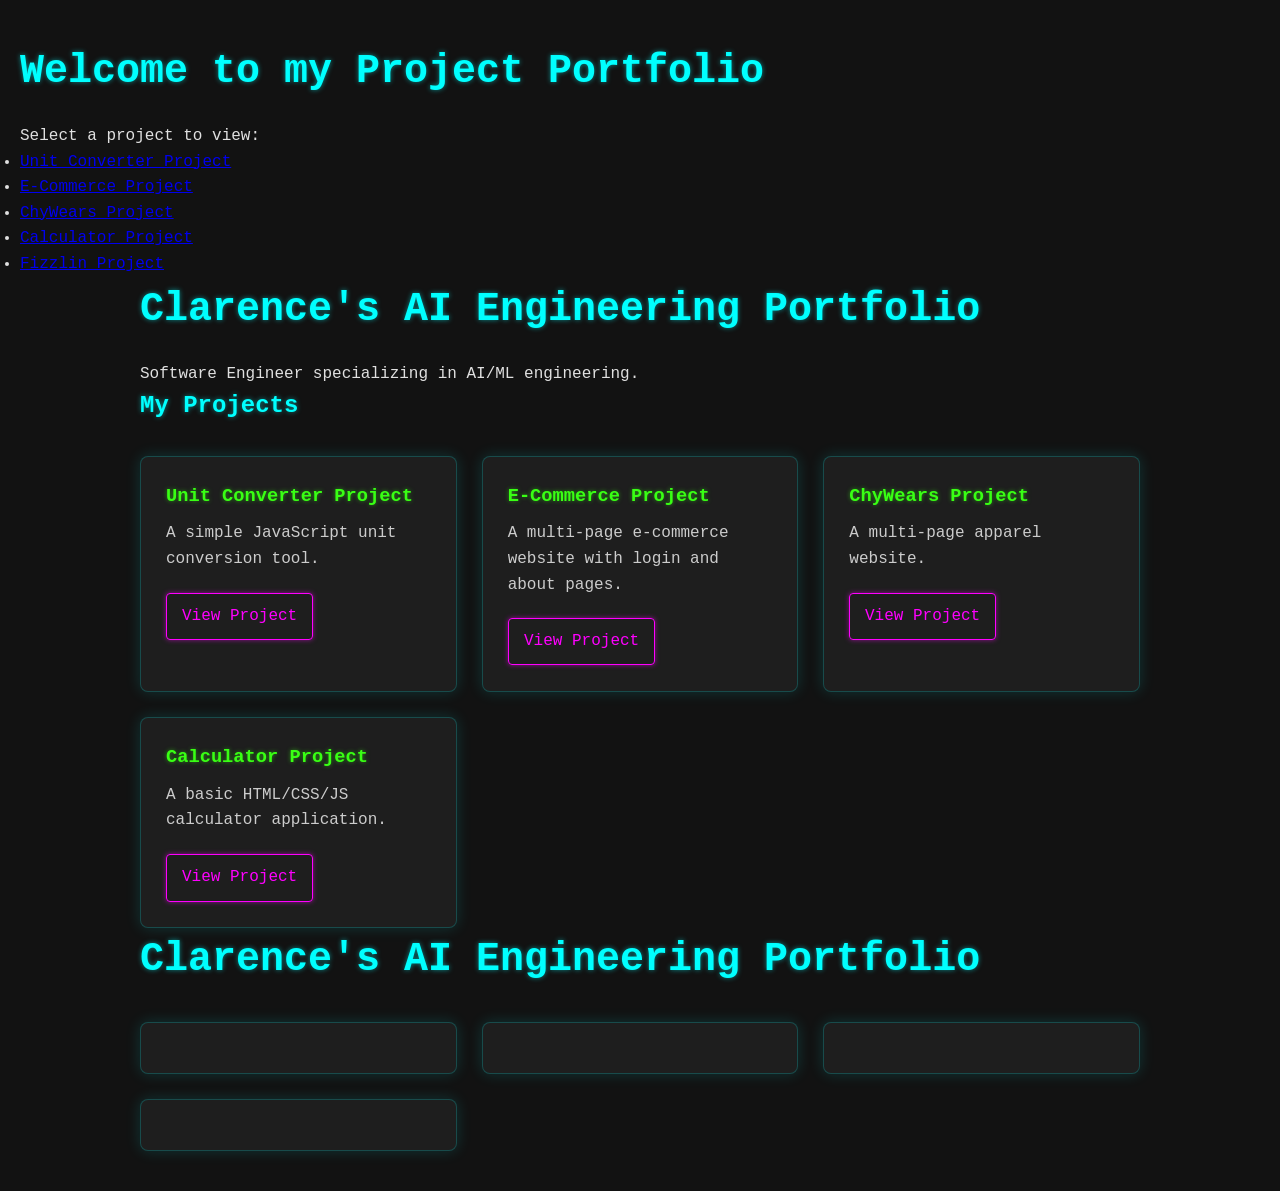
==== index.html @ 492a0e1f "Added interactive 3D card tilt effect with JavaScript" ====
<!DOCTYPE html>
<html>
<head>
    <title>My Web Development Portfolio</title>
    <link rel="stylesheet" href="style.css">
</head>
<body>
    <h1>Welcome to my Project Portfolio</h1>
    <p>Select a project to view:</p>
    <ul>
        <!-- Link for the Unit Converter (not in a folder) -->
        <li><a href="./Unit converter.html">Unit Converter Project</a></li>
        
        <!-- Link for the E-Commerce project (explicitly linking to the main HTML file) -->
        <li><a href="./e-commerce/E.commerce.html">E-Commerce Project</a></li>
        
        <!-- Link for the ChyWears project (explicitly linking to the main HTML file) -->
        <li><a href="./ChyWears/login.html">ChyWears Project</a></li>

        <!-- Link for the Calculator -->
        <li><a href="./Calculator.html">Calculator Project</a></li>
        <li><a href="./Fizzlin.html">Fizzlin Project</a></li>
    </ul>
    <!-- Updated section in your index.html file -->
<!DOCTYPE html>
<html>
<head>
    <meta charset="utf-8">
    <title>Clarence | AI Engineer Portfolio</title>
    <link rel="stylesheet" href="style.css">
    <!-- Import Google Font for the tech aesthetic -->
    <link href="fonts.googleapis.com" rel="stylesheet">
</head>
<body>
    <div class="container">
        <h1>Clarence's AI Engineering Portfolio</h1>
        <p>Software Engineer specializing in AI/ML engineering.</p>
        
        <h2>My Projects</h2>
        <div class="portfolio-grid">
            <div class="project-card">
                <h3>Unit Converter Project</h3>
                <p>A simple JavaScript unit conversion tool.</p>
                <a href="./Unit converter.html">View Project</a>
            </div>

            <div class="project-card">
                <h3>E-Commerce Project</h3>
                <p>A multi-page e-commerce website with login and about pages.</p>
                <a href="./e-commerce/E.commerce.html">View Project</a>
            </div>

            <div class="project-card">
                <h3>ChyWears Project</h3>
                <p>A multi-page apparel website.</p>
                <a href="./ChyWears/login.html">View Project</a>
            </div>

             <div class="project-card">
                <h3>Calculator Project</h3>
                <p>A basic HTML/CSS/JS calculator application.</p>
                <a href="./Calculator.html">View Project</a>
            </div>
            
            <!-- Add more projects here as you build them -->
        </div>
    </div>
    <!-- index.html -->
<div class="container" id="portfolioContainer">
    <h1>Clarence's AI Engineering Portfolio</h1>
    <!-- ... rest of the HTML ... -->
    <div class="portfolio-grid">
        <!-- Add unique IDs to each card -->
        <div class="project-card" id="card1">
            <!-- ... content ... -->
        </div>

        <div class="project-card" id="card2">
            <!-- ... content ... -->
        </div>
        
        <!-- Add IDs to your other cards -->
        <div class="project-card" id="card3">
             <!-- ... content ... -->
        </div>
         <div class="project-card" id="card4">
             <!-- ... content ... -->
        </div>
    </div>
</div>
<!-- Add a link to a new JavaScript file before the closing </body> tag -->
<script src="script.js"></script>
</body>
</html>

</body>
</html>
---- style.css ----
/* --- Global Reset & Base Styles --- */
* {
    box-sizing: border-box;
    margin: 0;
    padding: 0;
}

body {
    font-family: 'Roboto Mono', monospace; /* Techy font */
    background-color: #121212; /* Very dark background */
    color: #E0E0E0; /* Soft white text */
    padding: 40px 20px;
    line-height: 1.6;
}

.container {
    max-width: 1000px;
    margin: 0 auto;
}

/* --- Typography & Neon Glow --- */
h1, h2, h3 {
    text-shadow: 0 0 5px rgba(0, 255, 255, 0.5); /* Subtle cyan glow */
    color: #00FFFF; /* Neon Cyan */
}

h1 {
    font-size: 2.5rem;
    margin-bottom: 20px;
}

/* --- Project Cards Layout --- */
.portfolio-grid {
    display: grid;
    grid-template-columns: repeat(auto-fit, minmax(300px, 1fr));
    gap: 25px;
    margin-top: 30px;
}

.project-card {
    background-color: #1E1E1E; /* Slightly lighter dark gray for cards */
    padding: 25px;
    border-radius: 8px;
    border: 1px solid #00FFFF33; /* Subtle neon border */
    box-shadow: 0 0 15px rgba(0, 255, 255, 0.15); /* Glow effect */
    transition: transform 0.3s, box-shadow 0.3s;
}

.project-card:hover {
    transform: translateY(-5px);
    box-shadow: 0 0 25px rgba(0, 255, 255, 0.4); /* Stronger glow on hover */
}

.project-card h3 {
    color: #39FF14; /* Neon Green for titles */
    text-shadow: 0 0 4px rgba(57, 255, 20, 0.5);
    margin-bottom: 10px;
}

.project-card p {
    color: #CCCCCC; /* Light gray description text */
    margin-bottom: 20px;
}

.project-card a {
    display: inline-block;
    background-color: transparent;
    color: #FF00FF; /* Neon Magenta link color */
    border: 1px solid #FF00FF;
    padding: 10px 15px;
    border-radius: 4px;
    text-decoration: none;
    transition: background-color 0.3s, color 0.3s;
    box-shadow: 0 0 5px rgba(255, 0, 255, 0.5);
}

.project-card a:hover {
    background-color: #FF00FF;
    color: #121212;
    text-decoration: none;
}
/* style.css: Add or update these rules */

.portfolio-grid {
    /* ... existing grid code ... */
    perspective: 1000px; /* Essential for the 3D effect to have depth */
}

.project-card {
    /* ... existing card styles ... */
    transform-style: preserve-3d; /* Tells the browser children are in 3D space */
    transition: transform 0.1s ease-out; /* Smoother transition for the JS effect */
}

/* Optional: Add an active class for when a card is tilted */
.project-card.active-tilt {
    box-shadow: 0 0 30px rgba(0, 255, 255, 0.4); 
}
---- style.css ----
/* --- Global Reset & Base Styles --- */
* {
    box-sizing: border-box;
    margin: 0;
    padding: 0;
}

body {
    font-family: 'Roboto Mono', monospace; /* Techy font */
    background-color: #121212; /* Very dark background */
    color: #E0E0E0; /* Soft white text */
    padding: 40px 20px;
    line-height: 1.6;
}

.container {
    max-width: 1000px;
    margin: 0 auto;
}

/* --- Typography & Neon Glow --- */
h1, h2, h3 {
    text-shadow: 0 0 5px rgba(0, 255, 255, 0.5); /* Subtle cyan glow */
    color: #00FFFF; /* Neon Cyan */
}

h1 {
    font-size: 2.5rem;
    margin-bottom: 20px;
}

/* --- Project Cards Layout --- */
.portfolio-grid {
    display: grid;
    grid-template-columns: repeat(auto-fit, minmax(300px, 1fr));
    gap: 25px;
    margin-top: 30px;
}

.project-card {
    background-color: #1E1E1E; /* Slightly lighter dark gray for cards */
    padding: 25px;
    border-radius: 8px;
    border: 1px solid #00FFFF33; /* Subtle neon border */
    box-shadow: 0 0 15px rgba(0, 255, 255, 0.15); /* Glow effect */
    transition: transform 0.3s, box-shadow 0.3s;
}

.project-card:hover {
    transform: translateY(-5px);
    box-shadow: 0 0 25px rgba(0, 255, 255, 0.4); /* Stronger glow on hover */
}

.project-card h3 {
    color: #39FF14; /* Neon Green for titles */
    text-shadow: 0 0 4px rgba(57, 255, 20, 0.5);
    margin-bottom: 10px;
}

.project-card p {
    color: #CCCCCC; /* Light gray description text */
    margin-bottom: 20px;
}

.project-card a {
    display: inline-block;
    background-color: transparent;
    color: #FF00FF; /* Neon Magenta link color */
    border: 1px solid #FF00FF;
    padding: 10px 15px;
    border-radius: 4px;
    text-decoration: none;
    transition: background-color 0.3s, color 0.3s;
    box-shadow: 0 0 5px rgba(255, 0, 255, 0.5);
}

.project-card a:hover {
    background-color: #FF00FF;
    color: #121212;
    text-decoration: none;
}
/* style.css: Add or update these rules */

.portfolio-grid {
    /* ... existing grid code ... */
    perspective: 1000px; /* Essential for the 3D effect to have depth */
}

.project-card {
    /* ... existing card styles ... */
    transform-style: preserve-3d; /* Tells the browser children are in 3D space */
    transition: transform 0.1s ease-out; /* Smoother transition for the JS effect */
}

/* Optional: Add an active class for when a card is tilted */
.project-card.active-tilt {
    box-shadow: 0 0 30px rgba(0, 255, 255, 0.4); 
}
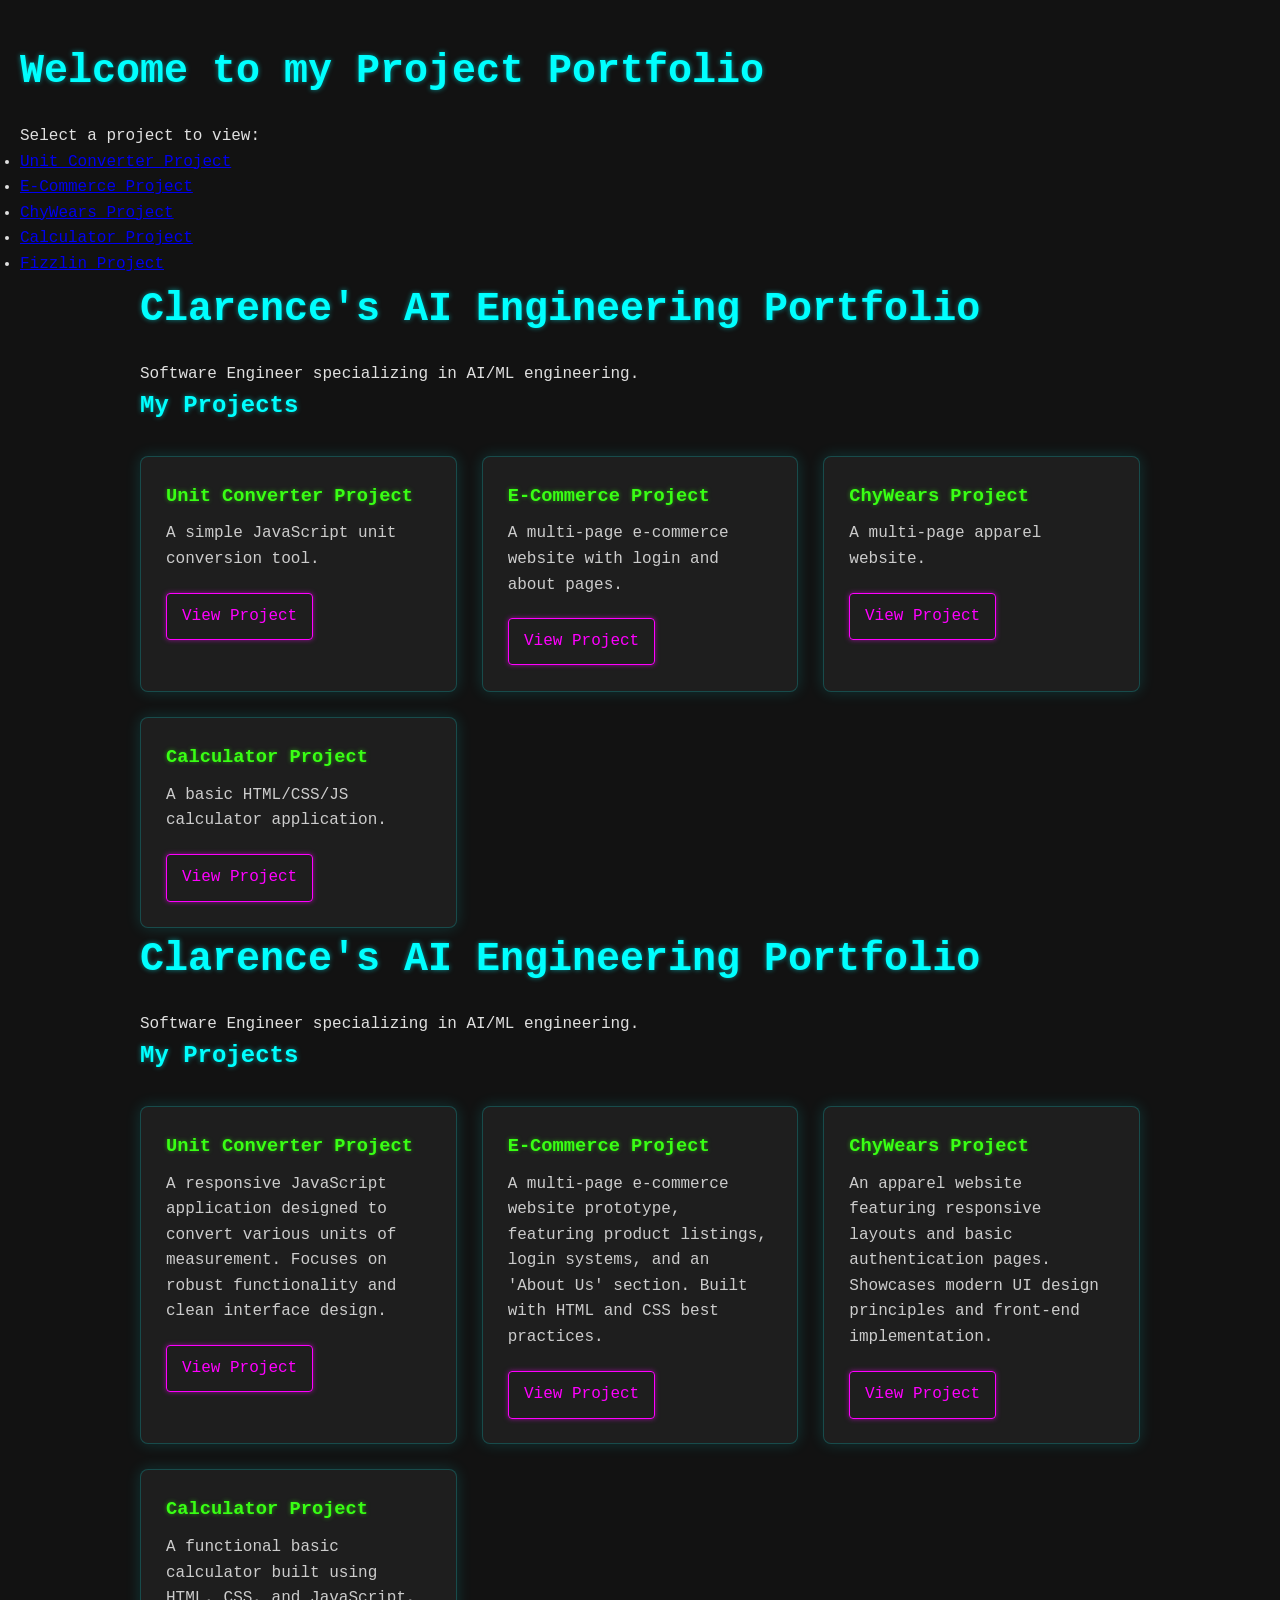
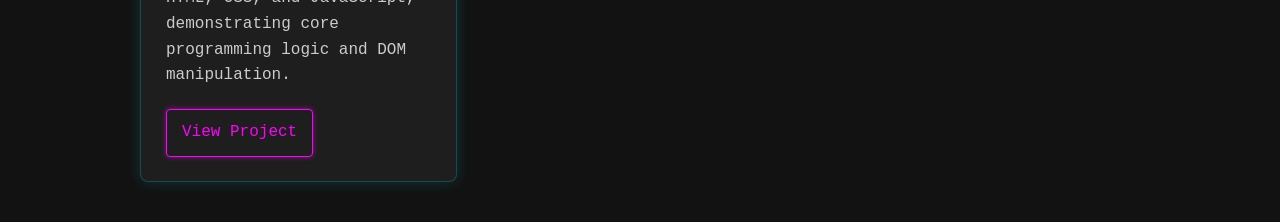
==== commit 464e68ad: "Updated portfolio content with project descriptions for better UI/UX" ====
--- a/index.html
+++ b/index.html
@@ -66,26 +66,43 @@
         </div>
     </div>
     <!-- index.html -->
+<!-- index.html -->
 <div class="container" id="portfolioContainer">
     <h1>Clarence's AI Engineering Portfolio</h1>
-    <!-- ... rest of the HTML ... -->
+    <p>Software Engineer specializing in AI/ML engineering.</p>
+    
+    <h2>My Projects</h2>
     <div class="portfolio-grid">
-        <!-- Add unique IDs to each card -->
+        <!-- Card 1: Unit Converter -->
         <div class="project-card" id="card1">
-            <!-- ... content ... -->
+            <h3>Unit Converter Project</h3>
+            <p>A responsive JavaScript application designed to convert various units of measurement. Focuses on robust functionality and clean interface design.</p>
+            <a href="./Unit converter.html">View Project</a>
         </div>
 
+        <!-- Card 2: E-Commerce -->
         <div class="project-card" id="card2">
-            <!-- ... content ... -->
+            <h3>E-Commerce Project</h3>
+            <p>A multi-page e-commerce website prototype, featuring product listings, login systems, and an 'About Us' section. Built with HTML and CSS best practices.</p>
+            <a href="./e-commerce/E.commerce.html">View Project</a>
         </div>
-        
-        <!-- Add IDs to your other cards -->
+
+        <!-- Card 3: ChyWears -->
         <div class="project-card" id="card3">
-             <!-- ... content ... -->
+             <h3>ChyWears Project</h3>
+             <p>An apparel website featuring responsive layouts and basic authentication pages. Showcases modern UI design principles and front-end implementation.</p>
+             <a href="./ChyWears/login.html">View Project</a>
         </div>
+
+         <!-- Card 4: Calculator -->
          <div class="project-card" id="card4">
-             <!-- ... content ... -->
+             <h3>Calculator Project</h3>
+             <p>A functional basic calculator built using HTML, CSS, and JavaScript, demonstrating core programming logic and DOM manipulation.</p>
+             <a href="./Calculator.html">View Project</a>
         </div>
+    </div>
+</div>
+
     </div>
 </div>
 <!-- Add a link to a new JavaScript file before the closing </body> tag -->
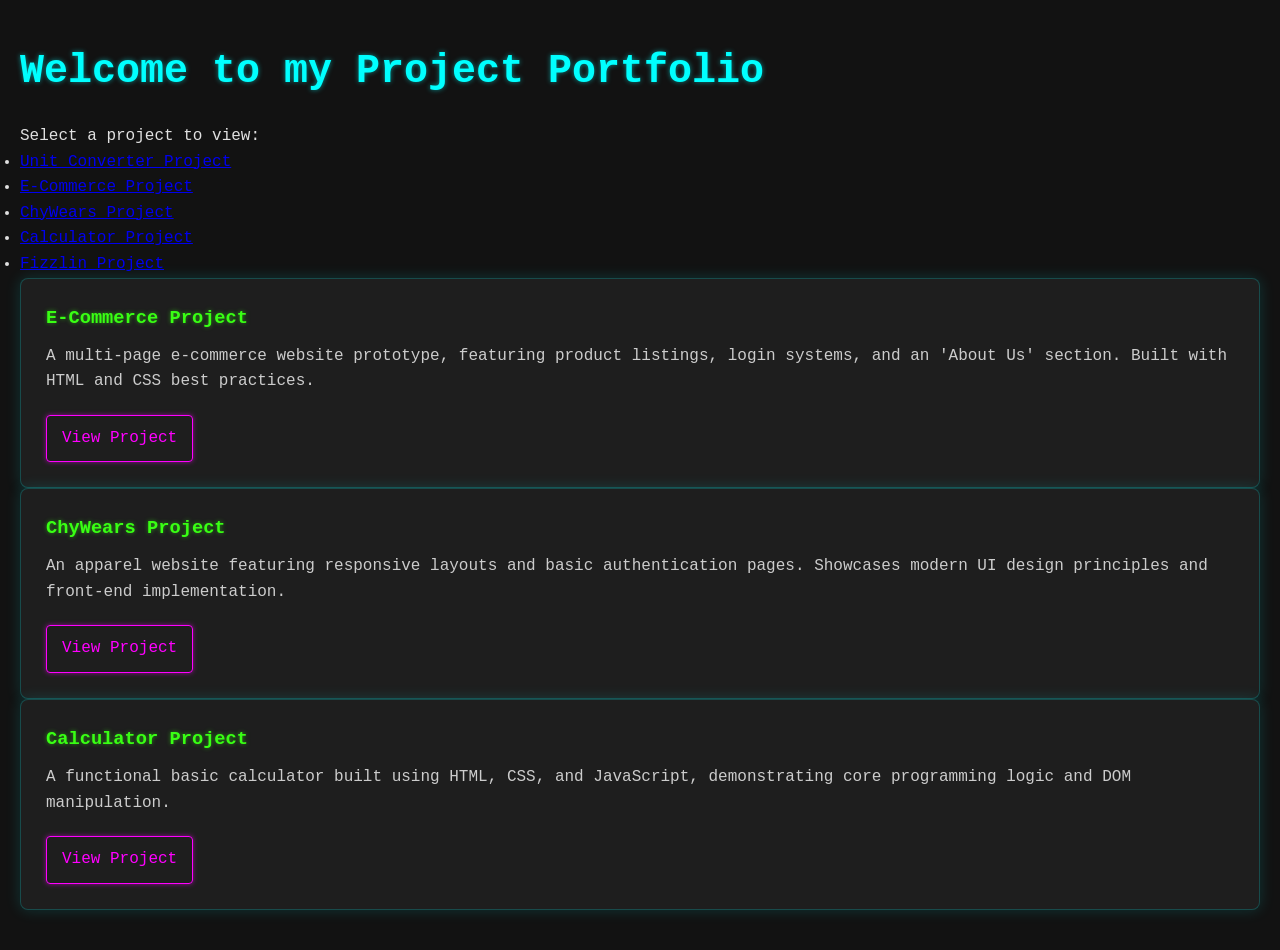
==== commit ec6393be: "Update index.html" ====
--- a/index.html
+++ b/index.html
@@ -32,54 +32,7 @@
     <link href="fonts.googleapis.com" rel="stylesheet">
 </head>
 <body>
-    <div class="container">
-        <h1>Clarence's AI Engineering Portfolio</h1>
-        <p>Software Engineer specializing in AI/ML engineering.</p>
-        
-        <h2>My Projects</h2>
-        <div class="portfolio-grid">
-            <div class="project-card">
-                <h3>Unit Converter Project</h3>
-                <p>A simple JavaScript unit conversion tool.</p>
-                <a href="./Unit converter.html">View Project</a>
-            </div>
-
-            <div class="project-card">
-                <h3>E-Commerce Project</h3>
-                <p>A multi-page e-commerce website with login and about pages.</p>
-                <a href="./e-commerce/E.commerce.html">View Project</a>
-            </div>
-
-            <div class="project-card">
-                <h3>ChyWears Project</h3>
-                <p>A multi-page apparel website.</p>
-                <a href="./ChyWears/login.html">View Project</a>
-            </div>
-
-             <div class="project-card">
-                <h3>Calculator Project</h3>
-                <p>A basic HTML/CSS/JS calculator application.</p>
-                <a href="./Calculator.html">View Project</a>
-            </div>
-            
-            <!-- Add more projects here as you build them -->
-        </div>
-    </div>
-    <!-- index.html -->
-<!-- index.html -->
-<div class="container" id="portfolioContainer">
-    <h1>Clarence's AI Engineering Portfolio</h1>
-    <p>Software Engineer specializing in AI/ML engineering.</p>
     
-    <h2>My Projects</h2>
-    <div class="portfolio-grid">
-        <!-- Card 1: Unit Converter -->
-        <div class="project-card" id="card1">
-            <h3>Unit Converter Project</h3>
-            <p>A responsive JavaScript application designed to convert various units of measurement. Focuses on robust functionality and clean interface design.</p>
-            <a href="./Unit converter.html">View Project</a>
-        </div>
-
         <!-- Card 2: E-Commerce -->
         <div class="project-card" id="card2">
             <h3>E-Commerce Project</h3>
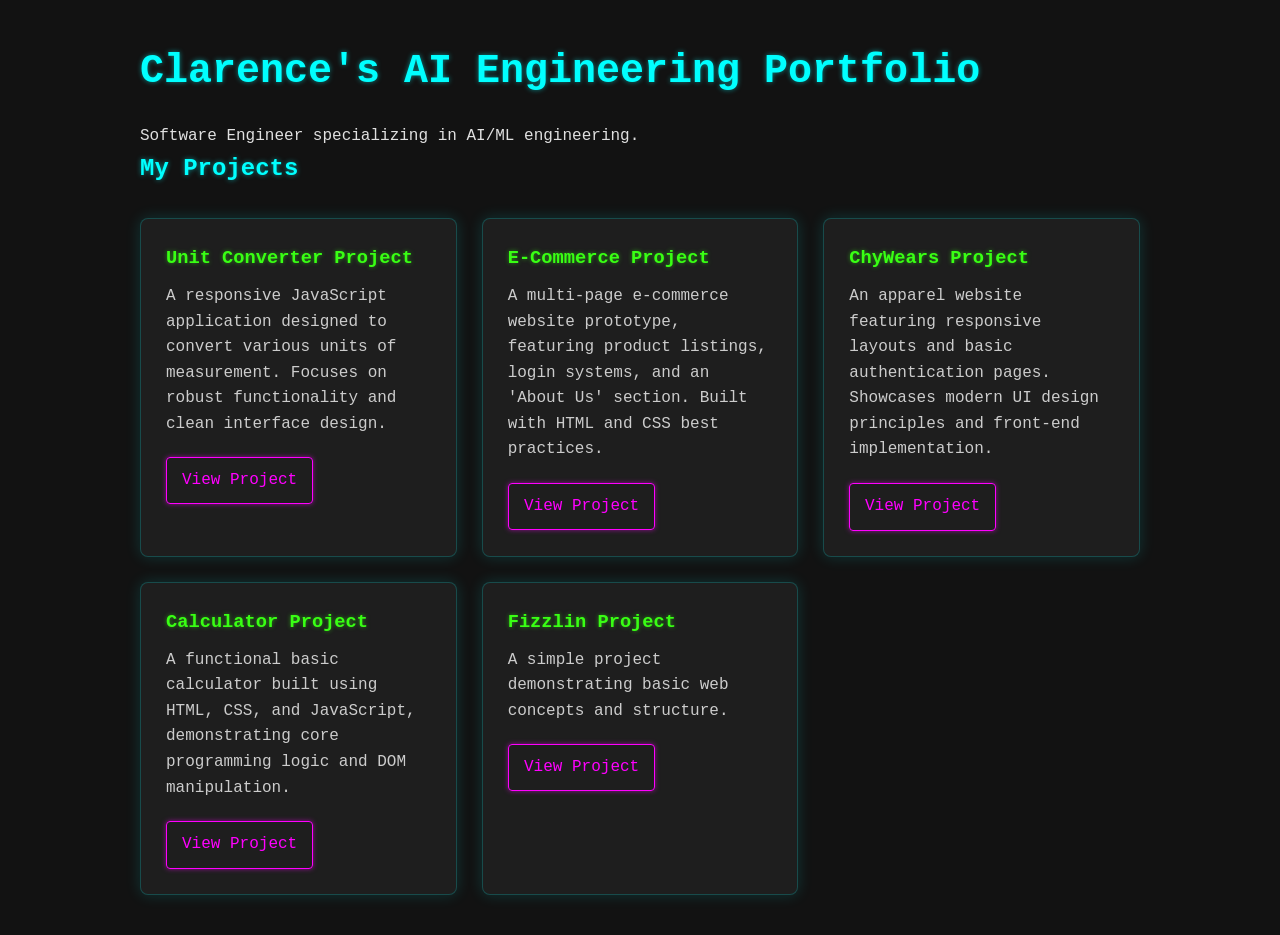
==== commit 83bc9bd4: "Fixed HTML structure and finalized portfolio design" ====
--- a/index.html
+++ b/index.html
@@ -1,27 +1,3 @@
-<!DOCTYPE html>
-<html>
-<head>
-    <title>My Web Development Portfolio</title>
-    <link rel="stylesheet" href="style.css">
-</head>
-<body>
-    <h1>Welcome to my Project Portfolio</h1>
-    <p>Select a project to view:</p>
-    <ul>
-        <!-- Link for the Unit Converter (not in a folder) -->
-        <li><a href="./Unit converter.html">Unit Converter Project</a></li>
-        
-        <!-- Link for the E-Commerce project (explicitly linking to the main HTML file) -->
-        <li><a href="./e-commerce/E.commerce.html">E-Commerce Project</a></li>
-        
-        <!-- Link for the ChyWears project (explicitly linking to the main HTML file) -->
-        <li><a href="./ChyWears/login.html">ChyWears Project</a></li>
-
-        <!-- Link for the Calculator -->
-        <li><a href="./Calculator.html">Calculator Project</a></li>
-        <li><a href="./Fizzlin.html">Fizzlin Project</a></li>
-    </ul>
-    <!-- Updated section in your index.html file -->
 <!DOCTYPE html>
 <html>
 <head>
@@ -32,36 +8,51 @@
     <link href="fonts.googleapis.com" rel="stylesheet">
 </head>
 <body>
-    
-        <!-- Card 2: E-Commerce -->
-        <div class="project-card" id="card2">
-            <h3>E-Commerce Project</h3>
-            <p>A multi-page e-commerce website prototype, featuring product listings, login systems, and an 'About Us' section. Built with HTML and CSS best practices.</p>
-            <a href="./e-commerce/E.commerce.html">View Project</a>
-        </div>
+    <div class="container" id="portfolioContainer">
+        <h1>Clarence's AI Engineering Portfolio</h1>
+        <p>Software Engineer specializing in AI/ML engineering.</p>
+        
+        <h2>My Projects</h2>
+        <div class="portfolio-grid">
+            
+            <!-- Card 1: Unit Converter -->
+            <div class="project-card" id="card1">
+                <h3>Unit Converter Project</h3>
+                <p>A responsive JavaScript application designed to convert various units of measurement. Focuses on robust functionality and clean interface design.</p>
+                <a href="./Unit converter.html">View Project</a>
+            </div>
 
-        <!-- Card 3: ChyWears -->
-        <div class="project-card" id="card3">
-             <h3>ChyWears Project</h3>
-             <p>An apparel website featuring responsive layouts and basic authentication pages. Showcases modern UI design principles and front-end implementation.</p>
-             <a href="./ChyWears/login.html">View Project</a>
-        </div>
+            <!-- Card 2: E-Commerce -->
+            <div class="project-card" id="card2">
+                <h3>E-Commerce Project</h3>
+                <p>A multi-page e-commerce website prototype, featuring product listings, login systems, and an 'About Us' section. Built with HTML and CSS best practices.</p>
+                <a href="./e-commerce/E.commerce.html">View Project</a>
+            </div>
 
-         <!-- Card 4: Calculator -->
-         <div class="project-card" id="card4">
-             <h3>Calculator Project</h3>
-             <p>A functional basic calculator built using HTML, CSS, and JavaScript, demonstrating core programming logic and DOM manipulation.</p>
-             <a href="./Calculator.html">View Project</a>
+            <!-- Card 3: ChyWears -->
+            <div class="project-card" id="card3">
+                 <h3>ChyWears Project</h3>
+                 <p>An apparel website featuring responsive layouts and basic authentication pages. Showcases modern UI design principles and front-end implementation.</p>
+                 <a href="./ChyWears/login.html">View Project</a>
+            </div>
+
+             <!-- Card 4: Calculator -->
+             <div class="project-card" id="card4">
+                 <h3>Calculator Project</h3>
+                 <p>A functional basic calculator built using HTML, CSS, and JavaScript, demonstrating core programming logic and DOM manipulation.</p>
+                 <a href="./Calculator.html">View Project</a>
+            </div>
+
+            <!-- Card 5: Fizzlin -->
+             <div class="project-card" id="card5">
+                 <h3>Fizzlin Project</h3>
+                 <p>A simple project demonstrating basic web concepts and structure.</p>
+                 <a href="./Fizzlin.html">View Project</a>
+            </div>
+
         </div>
     </div>
-</div>
-
-    </div>
-</div>
-<!-- Add a link to a new JavaScript file before the closing </body> tag -->
-<script src="script.js"></script>
+    <!-- Add a link to a new JavaScript file before the closing </body> tag -->
+    <script src="script.js"></script>
 </body>
 </html>
-
-</body>
-</html>
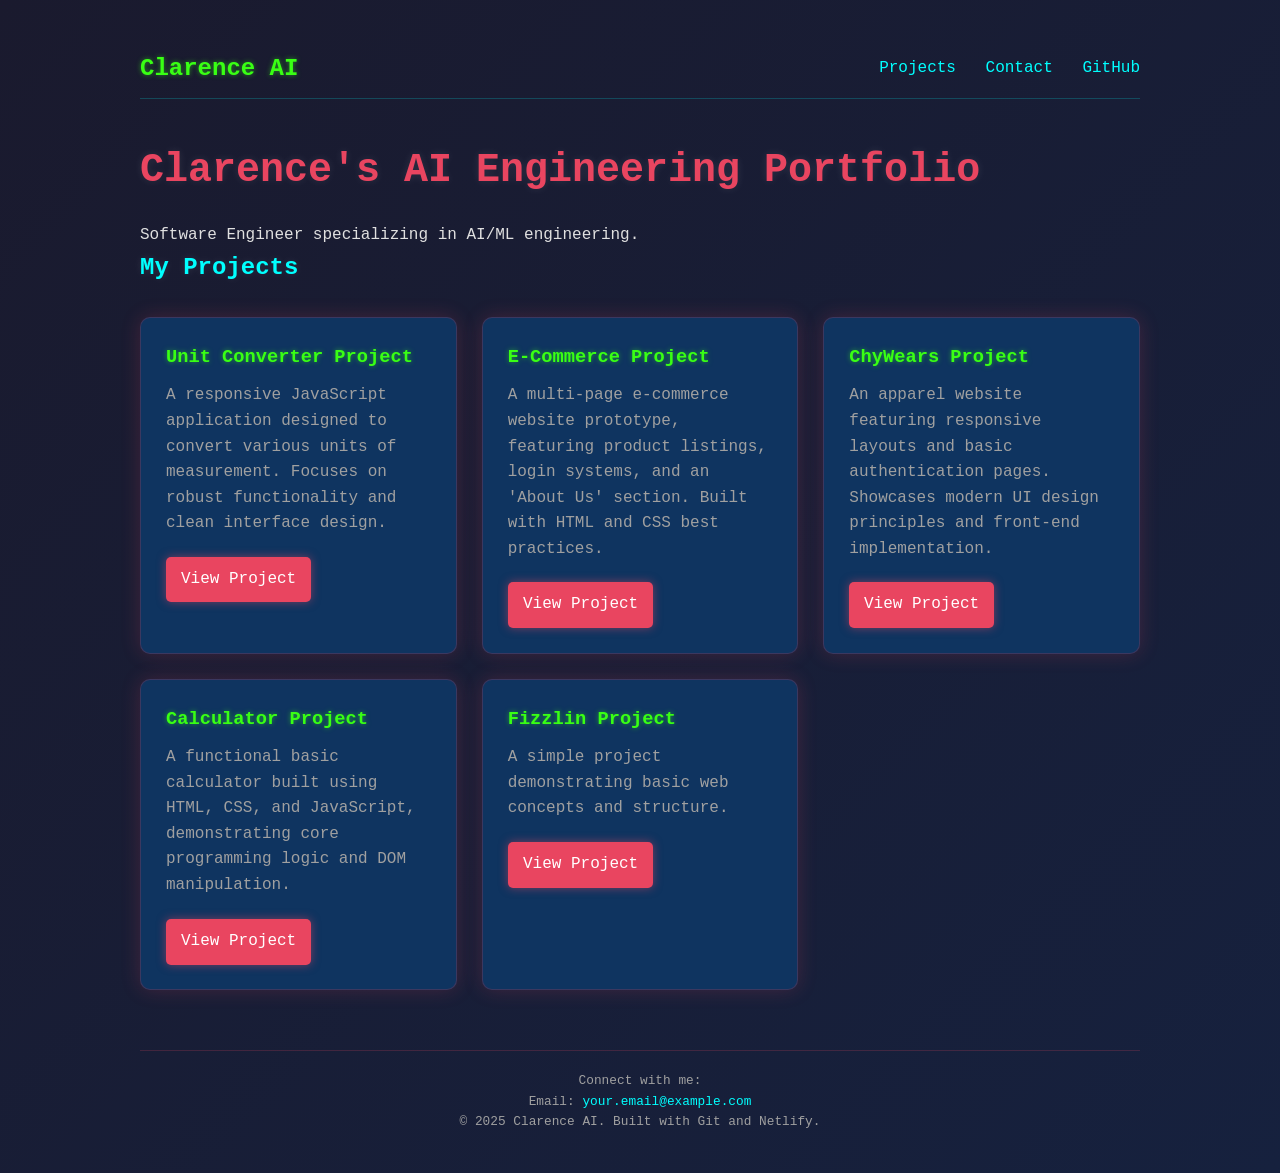
==== commit 47b9cdba: "Added header navigation and footer contact section" ====
--- a/index.html
+++ b/index.html
@@ -9,48 +9,69 @@
 </head>
 <body>
     <div class="container" id="portfolioContainer">
-        <h1>Clarence's AI Engineering Portfolio</h1>
-        <p>Software Engineer specializing in AI/ML engineering.</p>
         
-        <h2>My Projects</h2>
-        <div class="portfolio-grid">
+        <!-- HEADER SECTION -->
+        <header>
+            <div class="logo">Clarence AI</div>
+            <nav>
+                <a href="#projects">Projects</a>
+                <a href="#contact">Contact</a>
+                <a href="github.com" target="_blank">GitHub</a>
+            </nav>
+        </header>
+
+        <!-- MAIN CONTENT AREA -->
+        <main>
+            <h1>Clarence's AI Engineering Portfolio</h1>
+            <p>Software Engineer specializing in AI/ML engineering.</p>
             
-            <!-- Card 1: Unit Converter -->
-            <div class="project-card" id="card1">
-                <h3>Unit Converter Project</h3>
-                <p>A responsive JavaScript application designed to convert various units of measurement. Focuses on robust functionality and clean interface design.</p>
-                <a href="./Unit converter.html">View Project</a>
+            <h2 id="projects">My Projects</h2>
+            <div class="portfolio-grid">
+                
+                <!-- Card 1: Unit Converter -->
+                <div class="project-card" id="card1">
+                    <h3>Unit Converter Project</h3>
+                    <p>A responsive JavaScript application designed to convert various units of measurement. Focuses on robust functionality and clean interface design.</p>
+                    <a href="./Unit converter.html">View Project</a>
+                </div>
+
+                <!-- Card 2: E-Commerce -->
+                <div class="project-card" id="card2">
+                    <h3>E-Commerce Project</h3>
+                    <p>A multi-page e-commerce website prototype, featuring product listings, login systems, and an 'About Us' section. Built with HTML and CSS best practices.</p>
+                    <a href="./e-commerce/E.commerce.html">View Project</a>
+                </div>
+
+                <!-- Card 3: ChyWears -->
+                <div class="project-card" id="card3">
+                     <h3>ChyWears Project</h3>
+                     <p>An apparel website featuring responsive layouts and basic authentication pages. Showcases modern UI design principles and front-end implementation.</p>
+                     <a href="./ChyWears/login.html">View Project</a>
+                </div>
+
+                 <!-- Card 4: Calculator -->
+                 <div class="project-card" id="card4">
+                     <h3>Calculator Project</h3>
+                     <p>A functional basic calculator built using HTML, CSS, and JavaScript, demonstrating core programming logic and DOM manipulation.</p>
+                     <a href="./Calculator.html">View Project</a>
+                </div>
+
+                <!-- Card 5: Fizzlin -->
+                 <div class="project-card" id="card5">
+                     <h3>Fizzlin Project</h3>
+                     <p>A simple project demonstrating basic web concepts and structure.</p>
+                     <a href="./Fizzlin.html">View Project</a>
+                </div>
+
             </div>
-
-            <!-- Card 2: E-Commerce -->
-            <div class="project-card" id="card2">
-                <h3>E-Commerce Project</h3>
-                <p>A multi-page e-commerce website prototype, featuring product listings, login systems, and an 'About Us' section. Built with HTML and CSS best practices.</p>
-                <a href="./e-commerce/E.commerce.html">View Project</a>
-            </div>
-
-            <!-- Card 3: ChyWears -->
-            <div class="project-card" id="card3">
-                 <h3>ChyWears Project</h3>
-                 <p>An apparel website featuring responsive layouts and basic authentication pages. Showcases modern UI design principles and front-end implementation.</p>
-                 <a href="./ChyWears/login.html">View Project</a>
-            </div>
-
-             <!-- Card 4: Calculator -->
-             <div class="project-card" id="card4">
-                 <h3>Calculator Project</h3>
-                 <p>A functional basic calculator built using HTML, CSS, and JavaScript, demonstrating core programming logic and DOM manipulation.</p>
-                 <a href="./Calculator.html">View Project</a>
-            </div>
-
-            <!-- Card 5: Fizzlin -->
-             <div class="project-card" id="card5">
-                 <h3>Fizzlin Project</h3>
-                 <p>A simple project demonstrating basic web concepts and structure.</p>
-                 <a href="./Fizzlin.html">View Project</a>
-            </div>
-
-        </div>
+        </main>
+        
+        <!-- FOOTER SECTION -->
+        <footer id="contact">
+            <p>Connect with me:</p>
+            <p>Email: <a href="mailto:your.email@example.com">your.email@example.com</a></p>
+            <p>&copy; 2025 Clarence AI. Built with Git and Netlify.</p>
+        </footer>
     </div>
     <!-- Add a link to a new JavaScript file before the closing </body> tag -->
     <script src="script.js"></script>
--- a/style.css
+++ b/style.css
@@ -1,4 +1,6 @@
-/* --- Global Reset & Base Styles --- */
+/* --- style.css: The complete and final version for optimal UI/UX --- */
+
+/* Global Reset & Base Styles */
 * {
     box-sizing: border-box;
     margin: 0;
@@ -6,11 +8,12 @@
 }
 
 body {
-    font-family: 'Roboto Mono', monospace; /* Techy font */
-    background-color: #121212; /* Very dark background */
-    color: #E0E0E0; /* Soft white text */
+    font-family: 'Roboto Mono', monospace;
+    background: linear-gradient(135deg, #1a1a2e 0%, #16213e 100%); /* Deep space gradient */
+    color: #E0E0E0;
     padding: 40px 20px;
     line-height: 1.6;
+    min-height: 100vh;
 }
 
 .container {
@@ -18,81 +21,118 @@
     margin: 0 auto;
 }
 
-/* --- Typography & Neon Glow --- */
+/* Typography & Neon Glow */
 h1, h2, h3 {
-    text-shadow: 0 0 5px rgba(0, 255, 255, 0.5); /* Subtle cyan glow */
-    color: #00FFFF; /* Neon Cyan */
+    text-shadow: 0 0 8px rgba(255, 255, 255, 0.1); 
 }
 
 h1 {
     font-size: 2.5rem;
     margin-bottom: 20px;
+    color: #e94560; /* Vibrant red/pink for focus */
 }
 
-/* --- Project Cards Layout --- */
+h2 {
+    color: #00ffff; /* Cyan for subtitles */
+}
+
+/* Project Cards Layout & 3D Effects */
 .portfolio-grid {
     display: grid;
     grid-template-columns: repeat(auto-fit, minmax(300px, 1fr));
     gap: 25px;
     margin-top: 30px;
+    perspective: 1000px; /* Essential for 3D depth */
 }
 
 .project-card {
-    background-color: #1E1E1E; /* Slightly lighter dark gray for cards */
+    background-color: #0f3460; /* Main card color, blends with background */
     padding: 25px;
-    border-radius: 8px;
-    border: 1px solid #00FFFF33; /* Subtle neon border */
-    box-shadow: 0 0 15px rgba(0, 255, 255, 0.15); /* Glow effect */
-    transition: transform 0.3s, box-shadow 0.3s;
+    border-radius: 10px;
+    border: 1px solid #e9456033;
+    box-shadow: 0 0 20px rgba(233, 69, 96, 0.2);
+    transition: transform 0.1s ease-out; /* Smoother transition for JS effect */
+    transform-style: preserve-3d; /* Tells the browser children are in 3D space */
+    cursor: pointer;
 }
 
-.project-card:hover {
-    transform: translateY(-5px);
-    box-shadow: 0 0 25px rgba(0, 255, 255, 0.4); /* Stronger glow on hover */
+/* Class added by JS when mouse is over the card */
+.project-card.active-tilt {
+    box-shadow: 0 0 40px rgba(0, 255, 255, 0.5); /* Stronger glow when interactive */
 }
 
 .project-card h3 {
-    color: #39FF14; /* Neon Green for titles */
-    text-shadow: 0 0 4px rgba(57, 255, 20, 0.5);
+    color: #39ff14; /* Neon Green */
+    text-shadow: 0 0 5px rgba(57, 255, 20, 0.5);
     margin-bottom: 10px;
 }
 
 .project-card p {
-    color: #CCCCCC; /* Light gray description text */
+    color: #a0a0a0; /* Softer text color */
     margin-bottom: 20px;
 }
 
 .project-card a {
     display: inline-block;
-    background-color: transparent;
-    color: #FF00FF; /* Neon Magenta link color */
-    border: 1px solid #FF00FF;
+    background-color: #e94560; /* Action color */
+    color: white;
+    border: none;
     padding: 10px 15px;
-    border-radius: 4px;
+    border-radius: 5px;
     text-decoration: none;
-    transition: background-color 0.3s, color 0.3s;
-    box-shadow: 0 0 5px rgba(255, 0, 255, 0.5);
+    box-shadow: 0 0 10px rgba(233, 69, 96, 0.5);
+    transition: background-color 0.3s, transform 0.2s;
 }
 
 .project-card a:hover {
-    background-color: #FF00FF;
-    color: #121212;
+    background-color: #ff6b6b;
+    transform: scale(1.05); /* Slight pop out on link hover */
+}
+/* --- Header & Footer Styles (Add to the bottom of style.css) --- */
+
+header {
+    display: flex;
+    justify-content: space-between;
+    align-items: center;
+    padding: 10px 0;
+    border-bottom: 1px solid #00FFFF33; /* Neon cyan bottom border */
+    margin-bottom: 40px;
+}
+
+.logo {
+    font-size: 1.5rem;
+    font-weight: bold;
+    color: #39FF14; /* Neon green logo */
+    text-shadow: 0 0 5px rgba(57, 255, 20, 0.5);
+}
+
+nav a {
+    color: #00FFFF; /* Neon cyan links */
+    text-decoration: none;
+    margin-left: 20px;
+    transition: color 0.3s;
+}
+
+nav a:hover {
+    color: #E94560; /* Neon red on hover */
+    text-shadow: 0 0 5px rgba(233, 69, 96, 0.5);
+}
+
+footer {
+    margin-top: 60px;
+    padding-top: 20px;
+    border-top: 1px solid #E9456033; /* Neon red top border */
+    text-align: center;
+    color: #a0a0a0;
+    font-size: 0.8rem;
+}
+
+footer a {
+    color: #00FFFF; /* Footer links in cyan */
     text-decoration: none;
 }
-/* style.css: Add or update these rules */
 
-.portfolio-grid {
-    /* ... existing grid code ... */
-    perspective: 1000px; /* Essential for the 3D effect to have depth */
+footer a:hover {
+    text-decoration: underline;
 }
-
-.project-card {
-    /* ... existing card styles ... */
-    transform-style: preserve-3d; /* Tells the browser children are in 3D space */
-    transition: transform 0.1s ease-out; /* Smoother transition for the JS effect */
-}
-
-/* Optional: Add an active class for when a card is tilted */
-.project-card.active-tilt {
-    box-shadow: 0 0 30px rgba(0, 255, 255, 0.4); 
-}
+/* Responsive Adjustments */
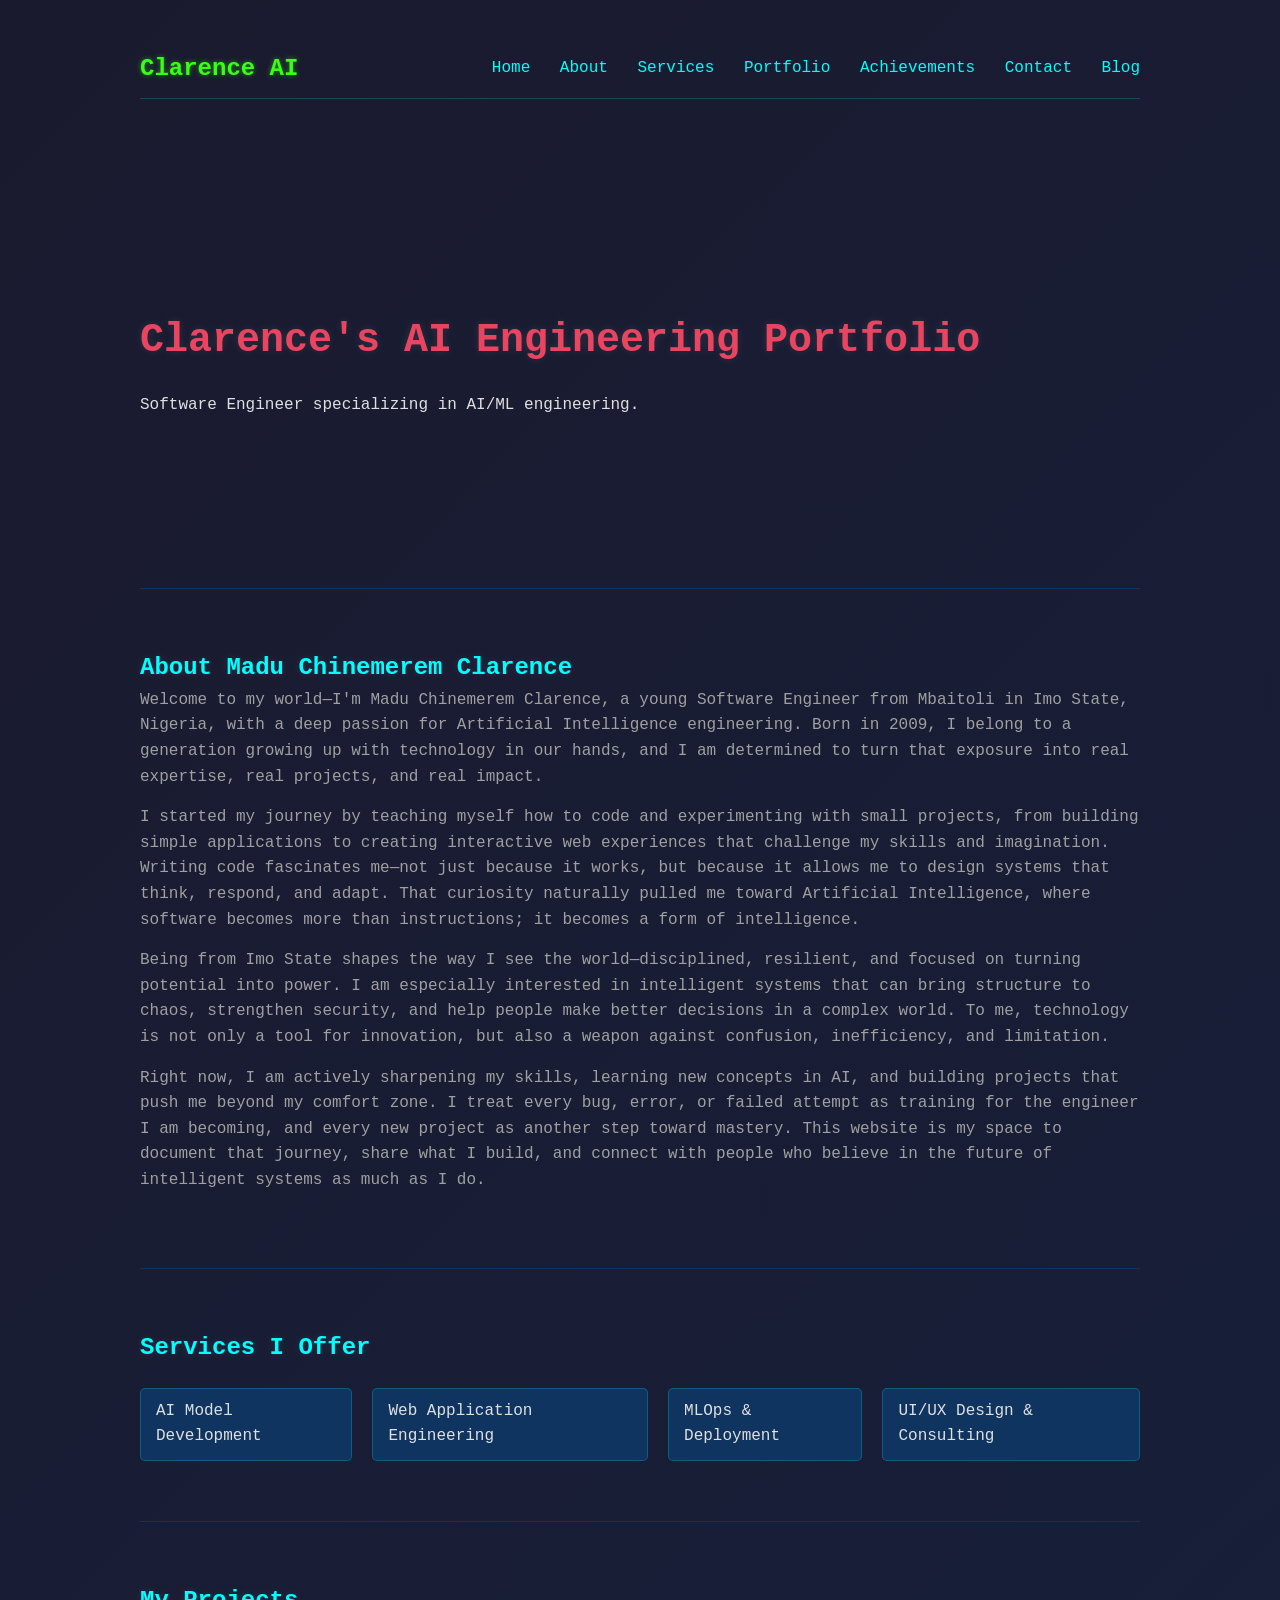
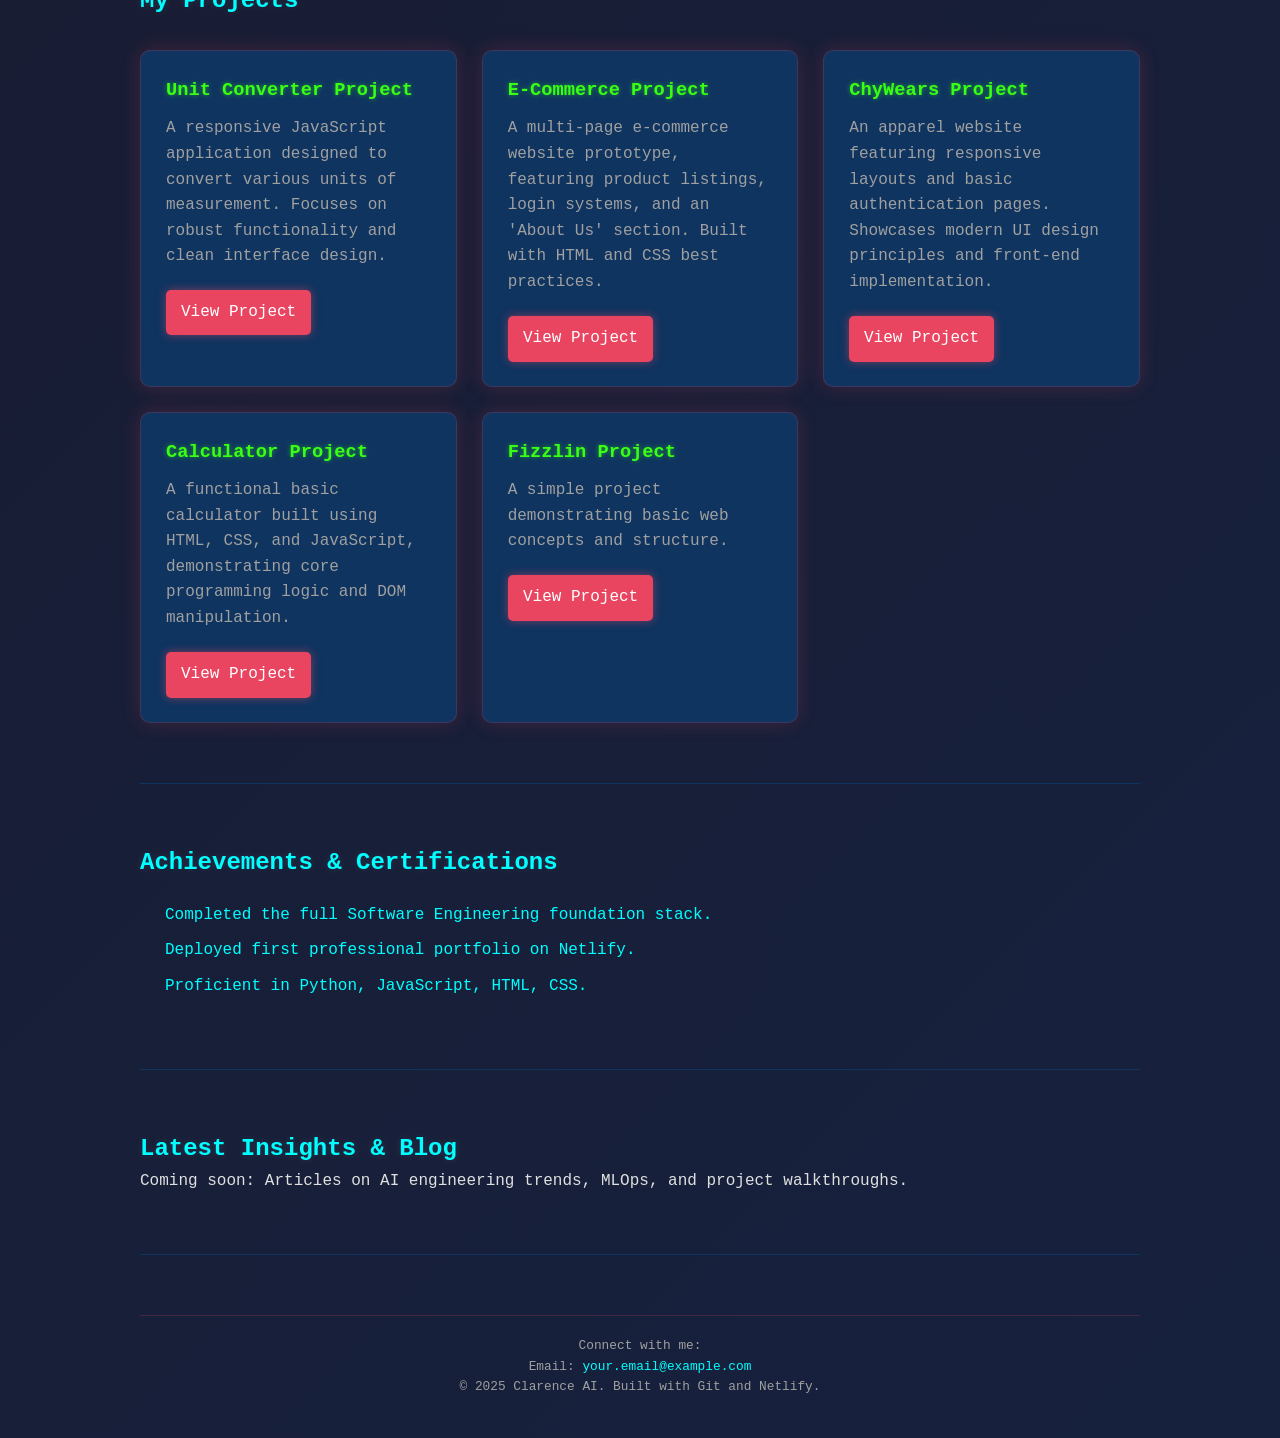
==== commit 7cc0e70d: "Added multi-section layout (about, services, blog, etc.) with updated UI" ====
--- a/index.html
+++ b/index.html
@@ -10,63 +10,109 @@
 <body>
     <div class="container" id="portfolioContainer">
         
-        <!-- HEADER SECTION -->
+        <!-- HEADER / NAVIGATION SECTION -->
         <header>
             <div class="logo">Clarence AI</div>
             <nav>
-                <a href="#projects">Projects</a>
+                <a href="#home">Home</a>
+                <a href="#about">About</a>
+                <a href="#services">Services</a>
+                <a href="#portfolio">Portfolio</a>
+                <a href="#achievements">Achievements</a>
                 <a href="#contact">Contact</a>
-                <a href="github.com" target="_blank">GitHub</a>
+                 <!-- Blog link can be external or just a placeholder for now -->
+                <a href="#" target="_blank">Blog</a> 
             </nav>
         </header>
 
-        <!-- MAIN CONTENT AREA -->
         <main>
-            <h1>Clarence's AI Engineering Portfolio</h1>
-            <p>Software Engineer specializing in AI/ML engineering.</p>
+            <!-- HOME / HERO SECTION -->
+            <section id="home">
+                <h1>Clarence's AI Engineering Portfolio</h1>
+                <p>Software Engineer specializing in AI/ML engineering.</p>
+            </section>
+
+            <!-- ABOUT SECTION -->
+            <section id="about">
+                <h2>About Madu Chinemerem Clarence</h2>
+                <p>Welcome to my world—I'm Madu Chinemerem Clarence, a young Software Engineer from Mbaitoli in Imo State, Nigeria, with a deep passion for Artificial Intelligence engineering. Born in 2009, I belong to a generation growing up with technology in our hands, and I am determined to turn that exposure into real expertise, real projects, and real impact.</p>
+                <p>I started my journey by teaching myself how to code and experimenting with small projects, from building simple applications to creating interactive web experiences that challenge my skills and imagination. Writing code fascinates me—not just because it works, but because it allows me to design systems that think, respond, and adapt. That curiosity naturally pulled me toward Artificial Intelligence, where software becomes more than instructions; it becomes a form of intelligence.</p>
+                <p>Being from Imo State shapes the way I see the world—disciplined, resilient, and focused on turning potential into power. I am especially interested in intelligent systems that can bring structure to chaos, strengthen security, and help people make better decisions in a complex world. To me, technology is not only a tool for innovation, but also a weapon against confusion, inefficiency, and limitation.</p>
+                <p>Right now, I am actively sharpening my skills, learning new concepts in AI, and building projects that push me beyond my comfort zone. I treat every bug, error, or failed attempt as training for the engineer I am becoming, and every new project as another step toward mastery. This website is my space to document that journey, share what I build, and connect with people who believe in the future of intelligent systems as much as I do.</p>
+            </section>
             
-            <h2 id="projects">My Projects</h2>
-            <div class="portfolio-grid">
-                
-                <!-- Card 1: Unit Converter -->
-                <div class="project-card" id="card1">
-                    <h3>Unit Converter Project</h3>
-                    <p>A responsive JavaScript application designed to convert various units of measurement. Focuses on robust functionality and clean interface design.</p>
-                    <a href="./Unit converter.html">View Project</a>
+            <!-- SERVICES SECTION (Placeholder for your services) -->
+            <section id="services">
+                <h2>Services I Offer</h2>
+                <div class="service-list">
+                    <p>AI Model Development</p>
+                    <p>Web Application Engineering</p>
+                    <p>MLOps & Deployment</p>
+                    <p>UI/UX Design & Consulting</p>
                 </div>
+            </section>
 
-                <!-- Card 2: E-Commerce -->
-                <div class="project-card" id="card2">
-                    <h3>E-Commerce Project</h3>
-                    <p>A multi-page e-commerce website prototype, featuring product listings, login systems, and an 'About Us' section. Built with HTML and CSS best practices.</p>
-                    <a href="./e-commerce/E.commerce.html">View Project</a>
+            <!-- PORTFOLIO SECTION -->
+            <section id="portfolio">
+                <h2>My Projects</h2>
+                <div class="portfolio-grid">
+                    <!-- Cards 1-5 go here. Copy them from the previous message and paste them in this div -->
+                    <!-- Card 1: Unit Converter -->
+                    <div class="project-card" id="card1">
+                        <h3>Unit Converter Project</h3>
+                        <p>A responsive JavaScript application designed to convert various units of measurement. Focuses on robust functionality and clean interface design.</p>
+                        <a href="./Unit converter.html">View Project</a>
+                    </div>
+
+                    <!-- Card 2: E-Commerce -->
+                    <div class="project-card" id="card2">
+                        <h3>E-Commerce Project</h3>
+                        <p>A multi-page e-commerce website prototype, featuring product listings, login systems, and an 'About Us' section. Built with HTML and CSS best practices.</p>
+                        <a href="./e-commerce/E.commerce.html">View Project</a>
+                    </div>
+
+                    <!-- Card 3: ChyWears -->
+                    <div class="project-card" id="card3">
+                         <h3>ChyWears Project</h3>
+                         <p>An apparel website featuring responsive layouts and basic authentication pages. Showcases modern UI design principles and front-end implementation.</p>
+                         <a href="./ChyWears/login.html">View Project</a>
+                    </div>
+
+                     <!-- Card 4: Calculator -->
+                     <div class="project-card" id="card4">
+                         <h3>Calculator Project</h3>
+                         <p>A functional basic calculator built using HTML, CSS, and JavaScript, demonstrating core programming logic and DOM manipulation.</p>
+                         <a href="./Calculator.html">View Project</a>
+                    </div>
+
+                    <!-- Card 5: Fizzlin -->
+                     <div class="project-card" id="card5">
+                         <h3>Fizzlin Project</h3>
+                         <p>A simple project demonstrating basic web concepts and structure.</p>
+                         <a href="./Fizzlin.html">View Project</a>
+                    </div>
                 </div>
+            </section>
 
-                <!-- Card 3: ChyWears -->
-                <div class="project-card" id="card3">
-                     <h3>ChyWears Project</h3>
-                     <p>An apparel website featuring responsive layouts and basic authentication pages. Showcases modern UI design principles and front-end implementation.</p>
-                     <a href="./ChyWears/login.html">View Project</a>
-                </div>
+             <!-- ACHIEVEMENTS SECTION (Placeholder) -->
+            <section id="achievements">
+                <h2>Achievements & Certifications</h2>
+                <ul>
+                    <li>Completed the full Software Engineering foundation stack.</li>
+                    <li>Deployed first professional portfolio on Netlify.</li>
+                    <li>Proficient in Python, JavaScript, HTML, CSS.</li>
+                    <!-- Add certifications/awards here -->
+                </ul>
+            </section>
 
-                 <!-- Card 4: Calculator -->
-                 <div class="project-card" id="card4">
-                     <h3>Calculator Project</h3>
-                     <p>A functional basic calculator built using HTML, CSS, and JavaScript, demonstrating core programming logic and DOM manipulation.</p>
-                     <a href="./Calculator.html">View Project</a>
-                </div>
-
-                <!-- Card 5: Fizzlin -->
-                 <div class="project-card" id="card5">
-                     <h3>Fizzlin Project</h3>
-                     <p>A simple project demonstrating basic web concepts and structure.</p>
-                     <a href="./Fizzlin.html">View Project</a>
-                </div>
-
-            </div>
+             <!-- BLOG SECTION (Placeholder) -->
+            <section id="blog">
+                <h2>Latest Insights & Blog</h2>
+                <p>Coming soon: Articles on AI engineering trends, MLOps, and project walkthroughs.</p>
+            </section>
         </main>
         
-        <!-- FOOTER SECTION -->
+        <!-- FOOTER / CONTACT SECTION -->
         <footer id="contact">
             <p>Connect with me:</p>
             <p>Email: <a href="mailto:your.email@example.com">your.email@example.com</a></p>
@@ -77,3 +123,4 @@
     <script src="script.js"></script>
 </body>
 </html>
+
--- a/style.css
+++ b/style.css
@@ -135,4 +135,46 @@
 footer a:hover {
     text-decoration: underline;
 }
-/* Responsive Adjustments */+/* --- New Section Styles (Add to the bottom of style.css) --- */
+section {
+    padding: 60px 0;
+    border-bottom: 1px solid #0f3460; /* Subtle separator */
+}
+
+#home {
+    min-height: 50vh;
+    display: flex;
+    flex-direction: column;
+    justify-content: center;
+    align-items: flex-start;
+}
+
+#about p {
+    margin-bottom: 15px;
+    color: #a0a0a0;
+}
+
+.service-list {
+    display: flex;
+    gap: 20px;
+    margin-top: 20px;
+}
+
+.service-list p {
+    background-color: #0f3460;
+    padding: 10px 15px;
+    border-radius: 5px;
+    border: 1px solid #00ffff33;
+}
+
+#achievements ul {
+    list-style-type: none;
+    margin-top: 20px;
+}
+
+#achievements li {
+    background: url('data:image/svg+xml;utf8,<svg xmlns="www.w3.org" width="16" height="16" viewBox="0 0 16 16"><path fill="%2339FF14" d="M12 0H4C3.17 0 2.5.67 2.5 1.5V13L8 10.5 13.5 13V1.5C13.5 .67 12.83 0 12 0z"/></svg>') no-repeat left center;
+    padding-left: 25px;
+    margin-bottom: 10px;
+    color: #00FFFF;
+}
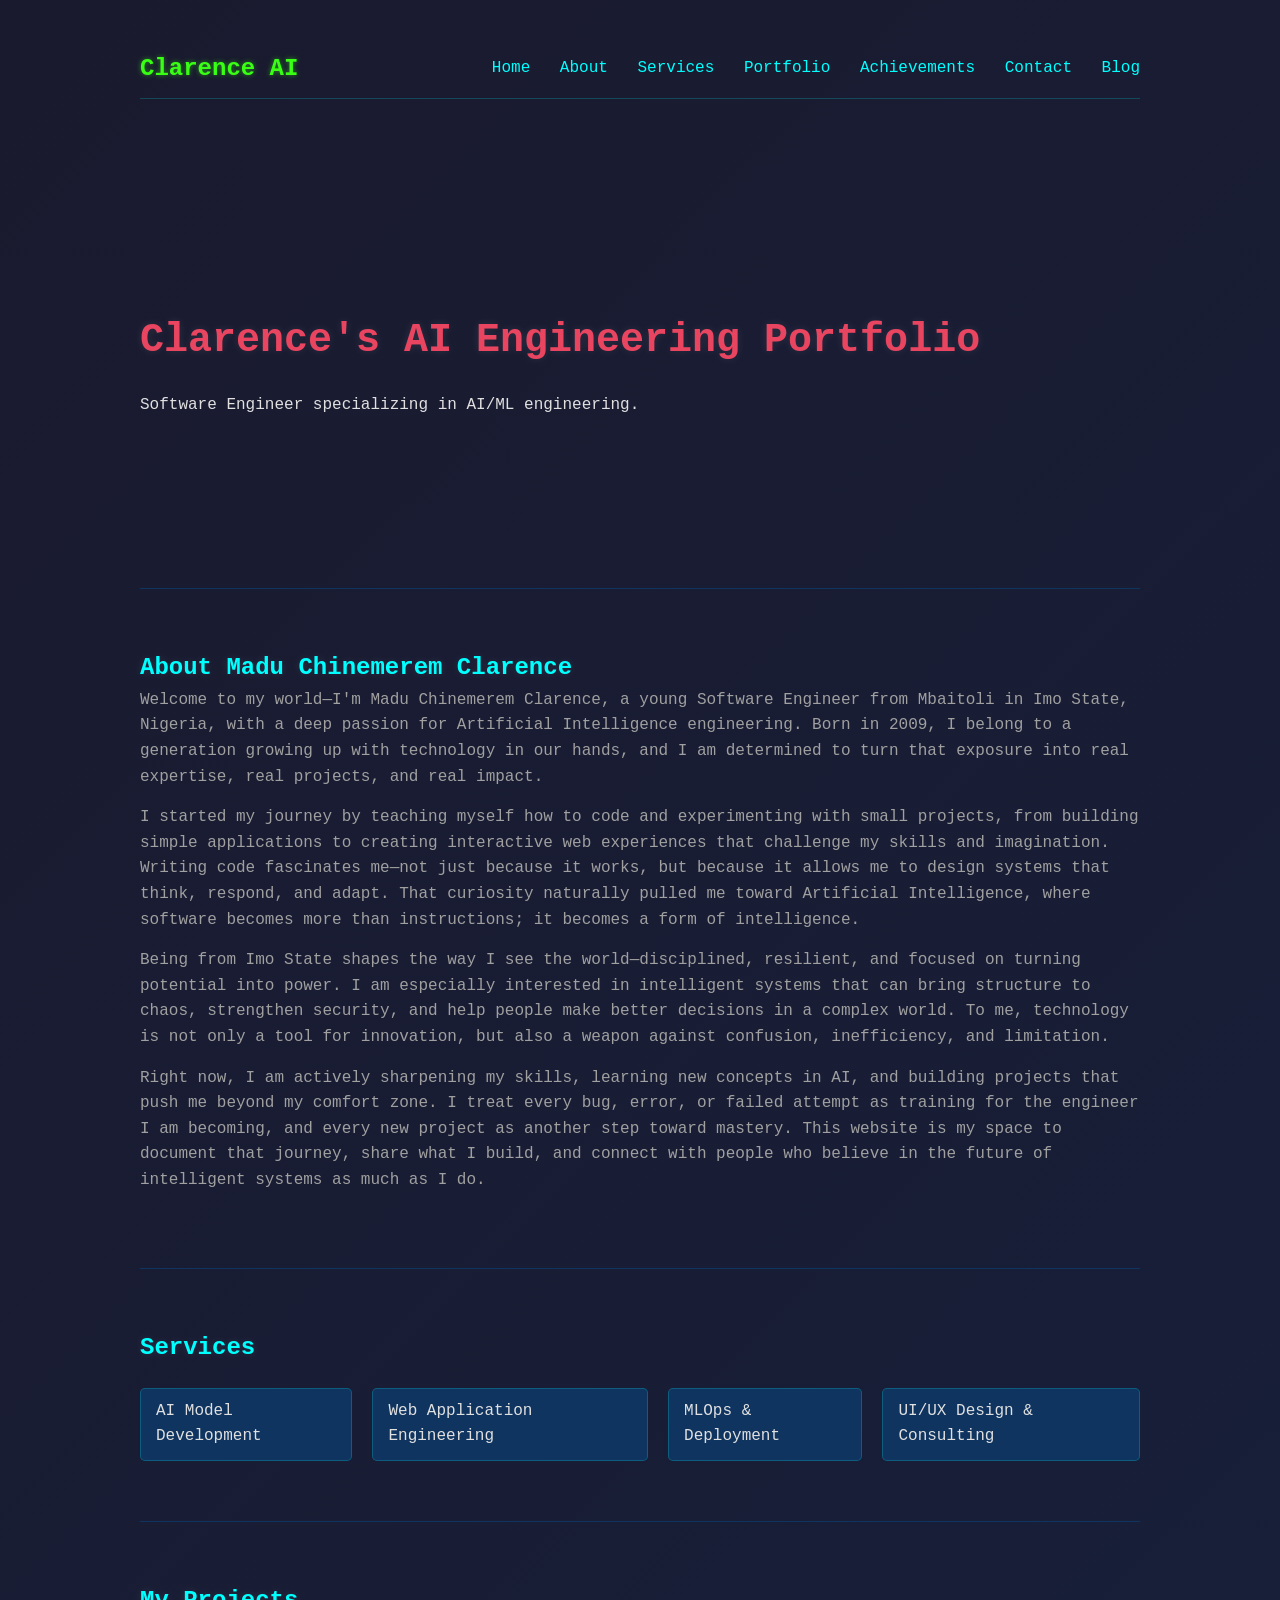
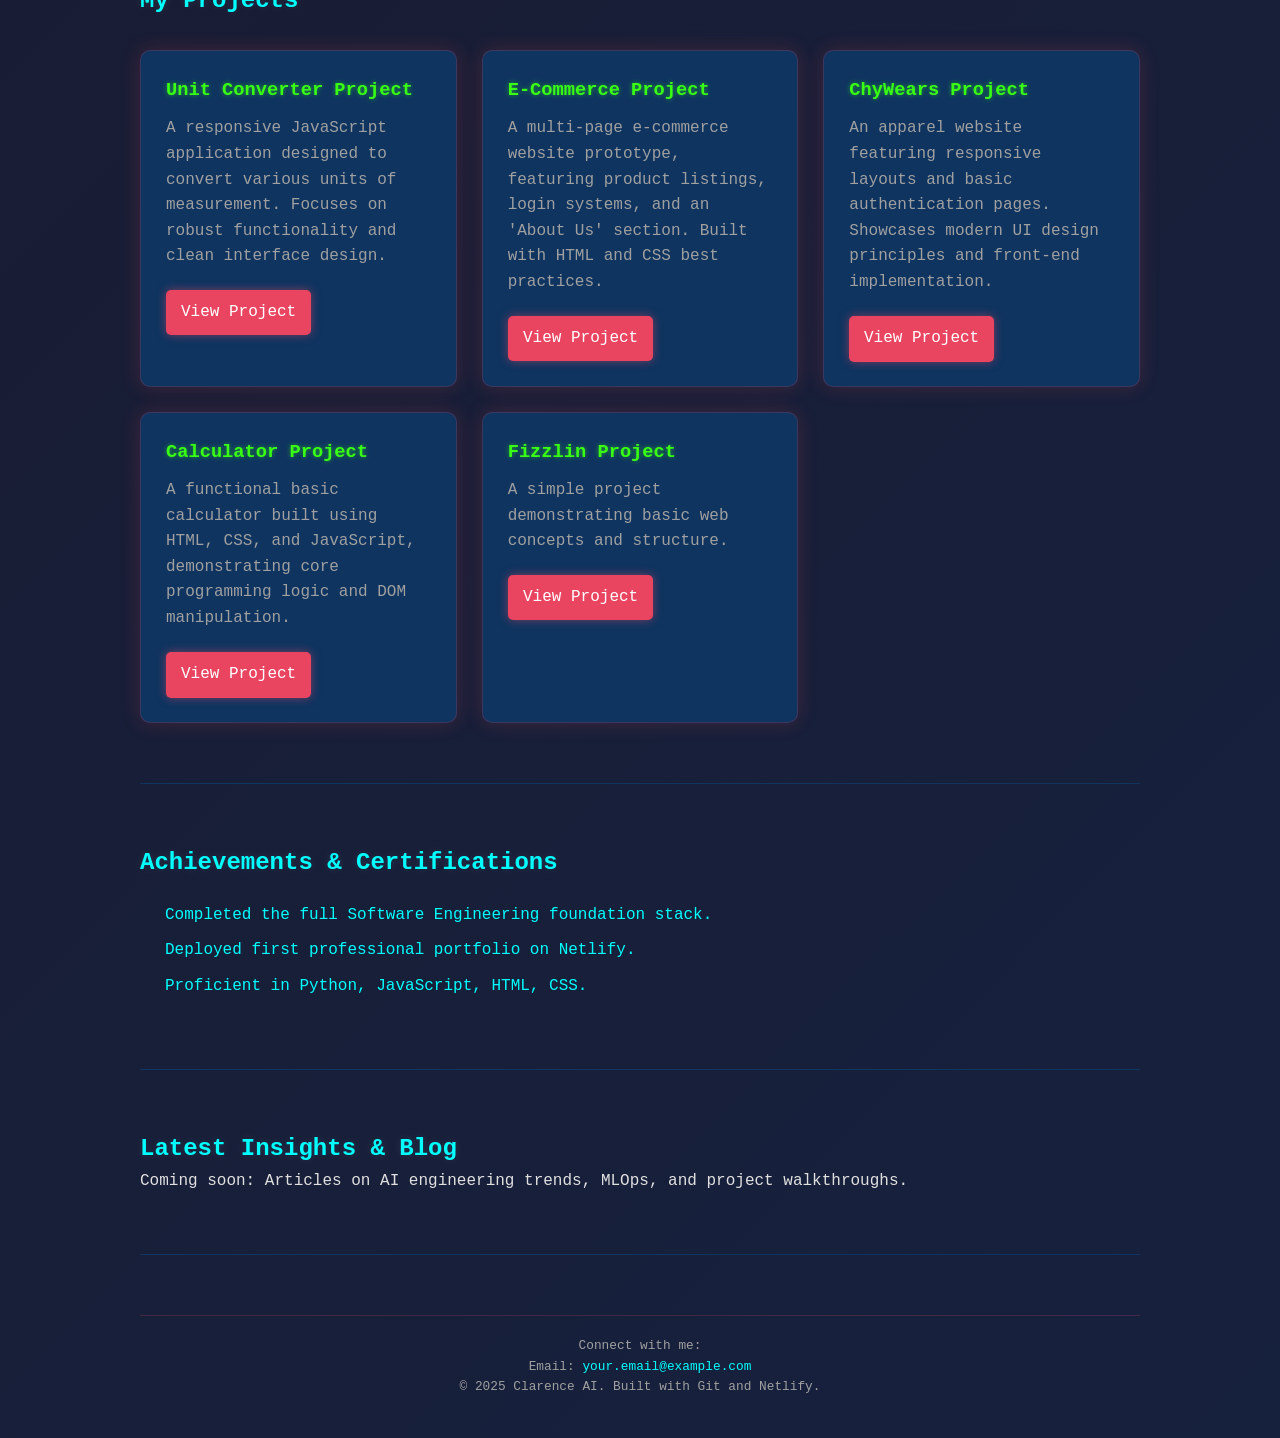
==== commit aec41a6f: "Update index.html" ====
--- a/index.html
+++ b/index.html
@@ -43,7 +43,7 @@
             
             <!-- SERVICES SECTION (Placeholder for your services) -->
             <section id="services">
-                <h2>Services I Offer</h2>
+                <h2>Services</h2>
                 <div class="service-list">
                     <p>AI Model Development</p>
                     <p>Web Application Engineering</p>
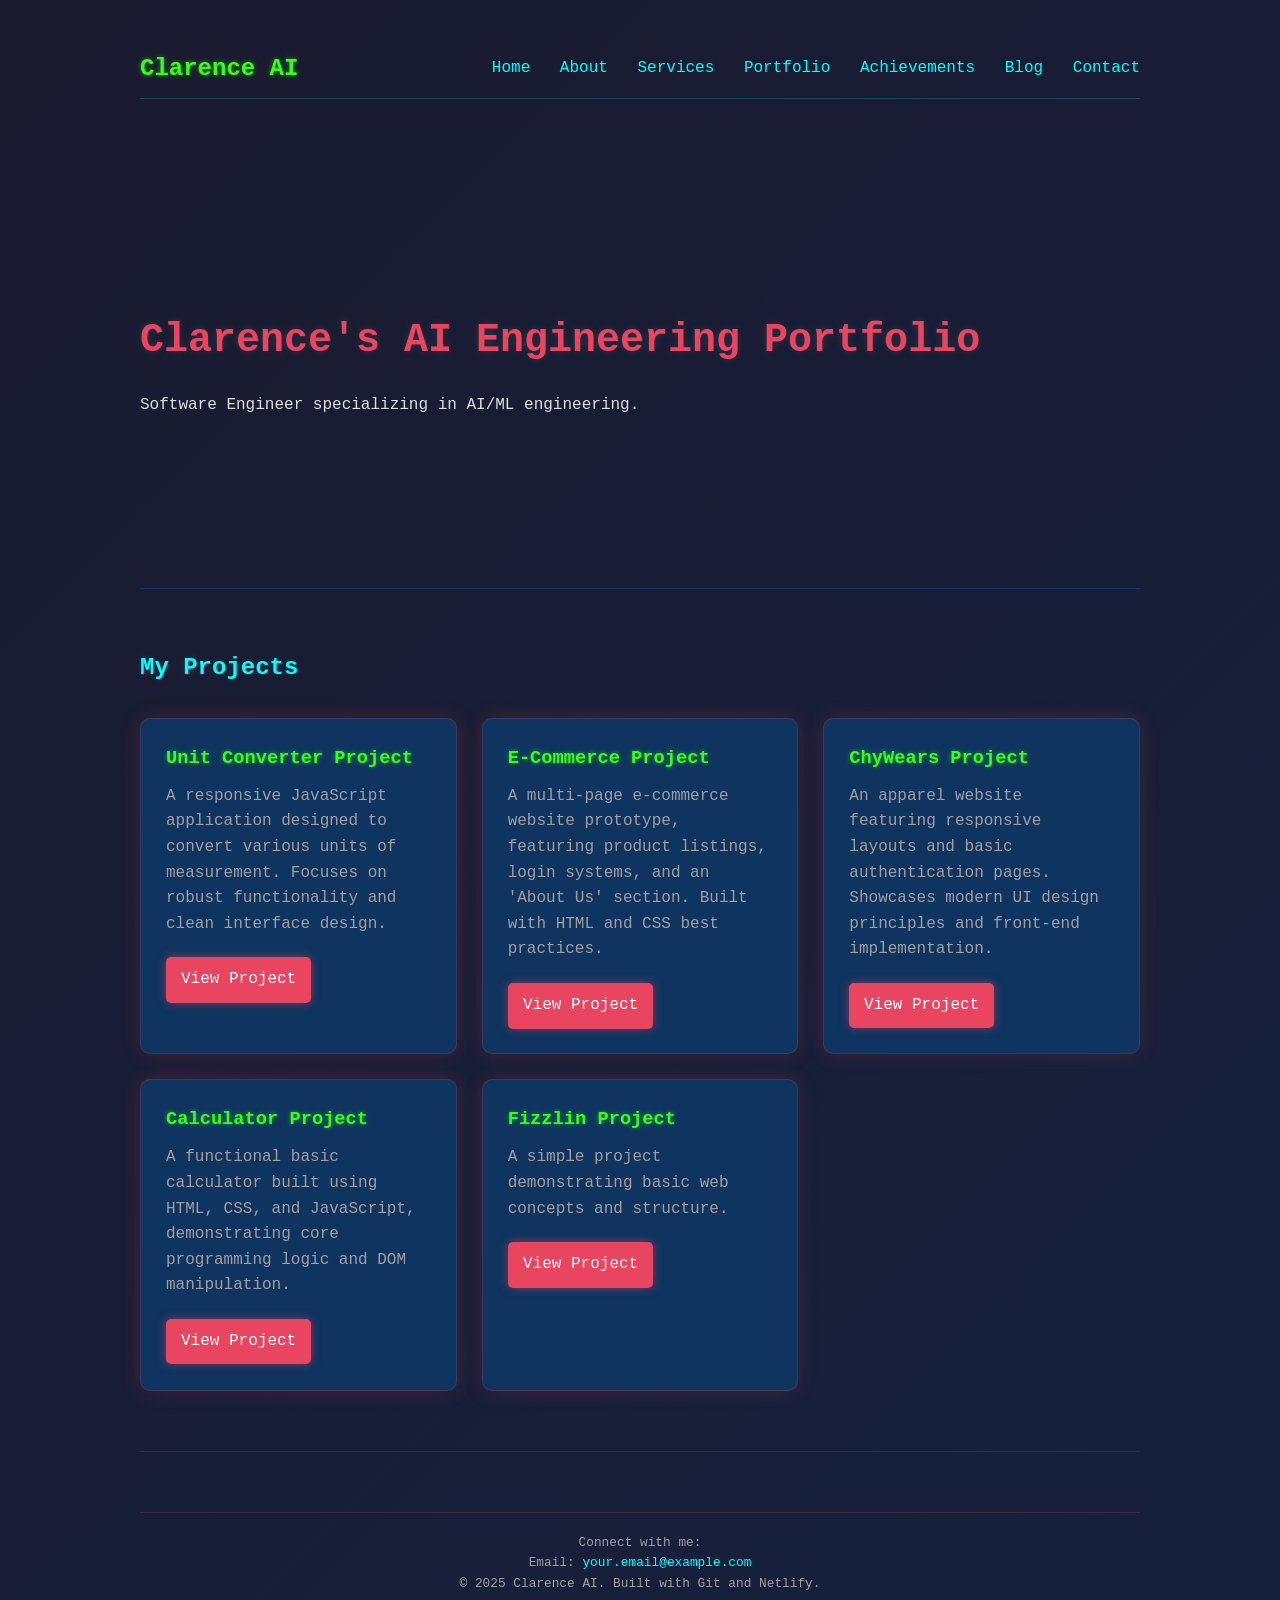
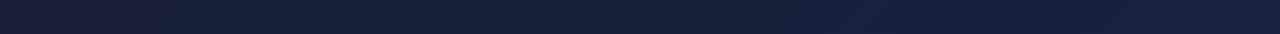
==== commit 85be5ffc: "Finalized multi-page design, CSS, and committed all HTML files" ====
--- a/index.html
+++ b/index.html
@@ -4,7 +4,6 @@
     <meta charset="utf-8">
     <title>Clarence | AI Engineer Portfolio</title>
     <link rel="stylesheet" href="style.css">
-    <!-- Import Google Font for the tech aesthetic -->
     <link href="fonts.googleapis.com" rel="stylesheet">
 </head>
 <body>
@@ -14,14 +13,13 @@
         <header>
             <div class="logo">Clarence AI</div>
             <nav>
-                <a href="#home">Home</a>
-                <a href="#about">About</a>
-                <a href="#services">Services</a>
-                <a href="#portfolio">Portfolio</a>
-                <a href="#achievements">Achievements</a>
-                <a href="#contact">Contact</a>
-                 <!-- Blog link can be external or just a placeholder for now -->
-                <a href="#" target="_blank">Blog</a> 
+                <a href="index.html">Home</a>
+                <a href="about.html">About</a>
+                <a href="services.html">Services</a>
+                <a href="index.html#portfolio">Portfolio</a> 
+                <a href="achievements.html">Achievements</a>
+                <a href="blog.html">Blog</a>
+                <a href="contact.html">Contact</a>
             </nav>
         </header>
 
@@ -32,31 +30,11 @@
                 <p>Software Engineer specializing in AI/ML engineering.</p>
             </section>
 
-            <!-- ABOUT SECTION -->
-            <section id="about">
-                <h2>About Madu Chinemerem Clarence</h2>
-                <p>Welcome to my world—I'm Madu Chinemerem Clarence, a young Software Engineer from Mbaitoli in Imo State, Nigeria, with a deep passion for Artificial Intelligence engineering. Born in 2009, I belong to a generation growing up with technology in our hands, and I am determined to turn that exposure into real expertise, real projects, and real impact.</p>
-                <p>I started my journey by teaching myself how to code and experimenting with small projects, from building simple applications to creating interactive web experiences that challenge my skills and imagination. Writing code fascinates me—not just because it works, but because it allows me to design systems that think, respond, and adapt. That curiosity naturally pulled me toward Artificial Intelligence, where software becomes more than instructions; it becomes a form of intelligence.</p>
-                <p>Being from Imo State shapes the way I see the world—disciplined, resilient, and focused on turning potential into power. I am especially interested in intelligent systems that can bring structure to chaos, strengthen security, and help people make better decisions in a complex world. To me, technology is not only a tool for innovation, but also a weapon against confusion, inefficiency, and limitation.</p>
-                <p>Right now, I am actively sharpening my skills, learning new concepts in AI, and building projects that push me beyond my comfort zone. I treat every bug, error, or failed attempt as training for the engineer I am becoming, and every new project as another step toward mastery. This website is my space to document that journey, share what I build, and connect with people who believe in the future of intelligent systems as much as I do.</p>
-            </section>
-            
-            <!-- SERVICES SECTION (Placeholder for your services) -->
-            <section id="services">
-                <h2>Services</h2>
-                <div class="service-list">
-                    <p>AI Model Development</p>
-                    <p>Web Application Engineering</p>
-                    <p>MLOps & Deployment</p>
-                    <p>UI/UX Design & Consulting</p>
-                </div>
-            </section>
-
             <!-- PORTFOLIO SECTION -->
             <section id="portfolio">
                 <h2>My Projects</h2>
                 <div class="portfolio-grid">
-                    <!-- Cards 1-5 go here. Copy them from the previous message and paste them in this div -->
+                    
                     <!-- Card 1: Unit Converter -->
                     <div class="project-card" id="card1">
                         <h3>Unit Converter Project</h3>
@@ -91,36 +69,19 @@
                          <p>A simple project demonstrating basic web concepts and structure.</p>
                          <a href="./Fizzlin.html">View Project</a>
                     </div>
+
                 </div>
-            </section>
-
-             <!-- ACHIEVEMENTS SECTION (Placeholder) -->
-            <section id="achievements">
-                <h2>Achievements & Certifications</h2>
-                <ul>
-                    <li>Completed the full Software Engineering foundation stack.</li>
-                    <li>Deployed first professional portfolio on Netlify.</li>
-                    <li>Proficient in Python, JavaScript, HTML, CSS.</li>
-                    <!-- Add certifications/awards here -->
-                </ul>
-            </section>
-
-             <!-- BLOG SECTION (Placeholder) -->
-            <section id="blog">
-                <h2>Latest Insights & Blog</h2>
-                <p>Coming soon: Articles on AI engineering trends, MLOps, and project walkthroughs.</p>
             </section>
         </main>
         
         <!-- FOOTER / CONTACT SECTION -->
-        <footer id="contact">
+        <footer>
             <p>Connect with me:</p>
             <p>Email: <a href="mailto:your.email@example.com">your.email@example.com</a></p>
             <p>&copy; 2025 Clarence AI. Built with Git and Netlify.</p>
         </footer>
     </div>
-    <!-- Add a link to a new JavaScript file before the closing </body> tag -->
+    <!-- Add a link to a new JavaScript file for the 3D effect on cards -->
     <script src="script.js"></script>
 </body>
 </html>
-
--- a/style.css
+++ b/style.css
@@ -36,7 +36,98 @@
     color: #00ffff; /* Cyan for subtitles */
 }
 
-/* Project Cards Layout & 3D Effects */
+/* --- Header & Footer Styles --- */
+header {
+    display: flex;
+    justify-content: space-between;
+    align-items: center;
+    padding: 10px 0;
+    border-bottom: 1px solid #00FFFF33; /* Neon cyan bottom border */
+    margin-bottom: 40px;
+}
+
+.logo {
+    font-size: 1.5rem;
+    font-weight: bold;
+    color: #39FF14; /* Neon green logo */
+    text-shadow: 0 0 5px rgba(57, 255, 20, 0.5);
+}
+
+nav a {
+    color: #00FFFF; /* Neon cyan links */
+    text-decoration: none;
+    margin-left: 20px;
+    transition: color 0.3s;
+}
+
+nav a:hover {
+    color: #E94560; /* Neon red on hover */
+    text-shadow: 0 0 5px rgba(233, 69, 96, 0.5);
+}
+
+footer {
+    margin-top: 60px;
+    padding-top: 20px;
+    border-top: 1px solid #E9456033; /* Neon red top border */
+    text-align: center;
+    color: #a0a0a0;
+    font-size: 0.8rem;
+}
+
+footer a {
+    color: #00FFFF; /* Footer links in cyan */
+    text-decoration: none;
+}
+
+footer a:hover {
+    text-decoration: underline;
+}
+
+/* --- New Section Styles --- */
+section {
+    padding: 60px 0;
+    border-bottom: 1px solid #0f3460; /* Subtle separator */
+}
+
+#home {
+    min-height: 50vh;
+    display: flex;
+    flex-direction: column;
+    justify-content: center;
+    align-items: flex-start;
+}
+
+#about p {
+    margin-bottom: 15px;
+    color: #a0a0a0;
+}
+
+.service-list {
+    display: flex;
+    gap: 20px;
+    margin-top: 20px;
+}
+
+.service-list p {
+    background-color: #0f3460;
+    padding: 10px 15px;
+    border-radius: 5px;
+    border: 1px solid #00ffff33;
+}
+
+#achievements ul {
+    list-style-type: none;
+    margin-top: 20px;
+}
+
+#achievements li {
+    background: url('data:image/svg+xml;utf8,<svg xmlns="www.w3.org" width="16" height="16" viewBox="0 0 16 16"><path fill="%2339FF14" d="M12 0H4C3.17 0 2.5.67 2.5 1.5V13L8 10.5 13.5 13V1.5C13.5 .67 12.83 0 12 0z"/></svg>') no-repeat left center;
+    padding-left: 25px;
+    margin-bottom: 10px;
+    color: #00FFFF;
+}
+
+/* --- Project Cards Layout & 3D Effects --- */
 .portfolio-grid {
     display: grid;
     grid-template-columns: repeat(auto-fit, minmax(300px, 1fr));
@@ -88,93 +179,3 @@
     background-color: #ff6b6b;
     transform: scale(1.05); /* Slight pop out on link hover */
 }
-/* --- Header & Footer Styles (Add to the bottom of style.css) --- */
-
-header {
-    display: flex;
-    justify-content: space-between;
-    align-items: center;
-    padding: 10px 0;
-    border-bottom: 1px solid #00FFFF33; /* Neon cyan bottom border */
-    margin-bottom: 40px;
-}
-
-.logo {
-    font-size: 1.5rem;
-    font-weight: bold;
-    color: #39FF14; /* Neon green logo */
-    text-shadow: 0 0 5px rgba(57, 255, 20, 0.5);
-}
-
-nav a {
-    color: #00FFFF; /* Neon cyan links */
-    text-decoration: none;
-    margin-left: 20px;
-    transition: color 0.3s;
-}
-
-nav a:hover {
-    color: #E94560; /* Neon red on hover */
-    text-shadow: 0 0 5px rgba(233, 69, 96, 0.5);
-}
-
-footer {
-    margin-top: 60px;
-    padding-top: 20px;
-    border-top: 1px solid #E9456033; /* Neon red top border */
-    text-align: center;
-    color: #a0a0a0;
-    font-size: 0.8rem;
-}
-
-footer a {
-    color: #00FFFF; /* Footer links in cyan */
-    text-decoration: none;
-}
-
-footer a:hover {
-    text-decoration: underline;
-}
-/* --- New Section Styles (Add to the bottom of style.css) --- */
-section {
-    padding: 60px 0;
-    border-bottom: 1px solid #0f3460; /* Subtle separator */
-}
-
-#home {
-    min-height: 50vh;
-    display: flex;
-    flex-direction: column;
-    justify-content: center;
-    align-items: flex-start;
-}
-
-#about p {
-    margin-bottom: 15px;
-    color: #a0a0a0;
-}
-
-.service-list {
-    display: flex;
-    gap: 20px;
-    margin-top: 20px;
-}
-
-.service-list p {
-    background-color: #0f3460;
-    padding: 10px 15px;
-    border-radius: 5px;
-    border: 1px solid #00ffff33;
-}
-
-#achievements ul {
-    list-style-type: none;
-    margin-top: 20px;
-}
-
-#achievements li {
-    background: url('data:image/svg+xml;utf8,<svg xmlns="www.w3.org" width="16" height="16" viewBox="0 0 16 16"><path fill="%2339FF14" d="M12 0H4C3.17 0 2.5.67 2.5 1.5V13L8 10.5 13.5 13V1.5C13.5 .67 12.83 0 12 0z"/></svg>') no-repeat left center;
-    padding-left: 25px;
-    margin-bottom: 10px;
-    color: #00FFFF;
-}
